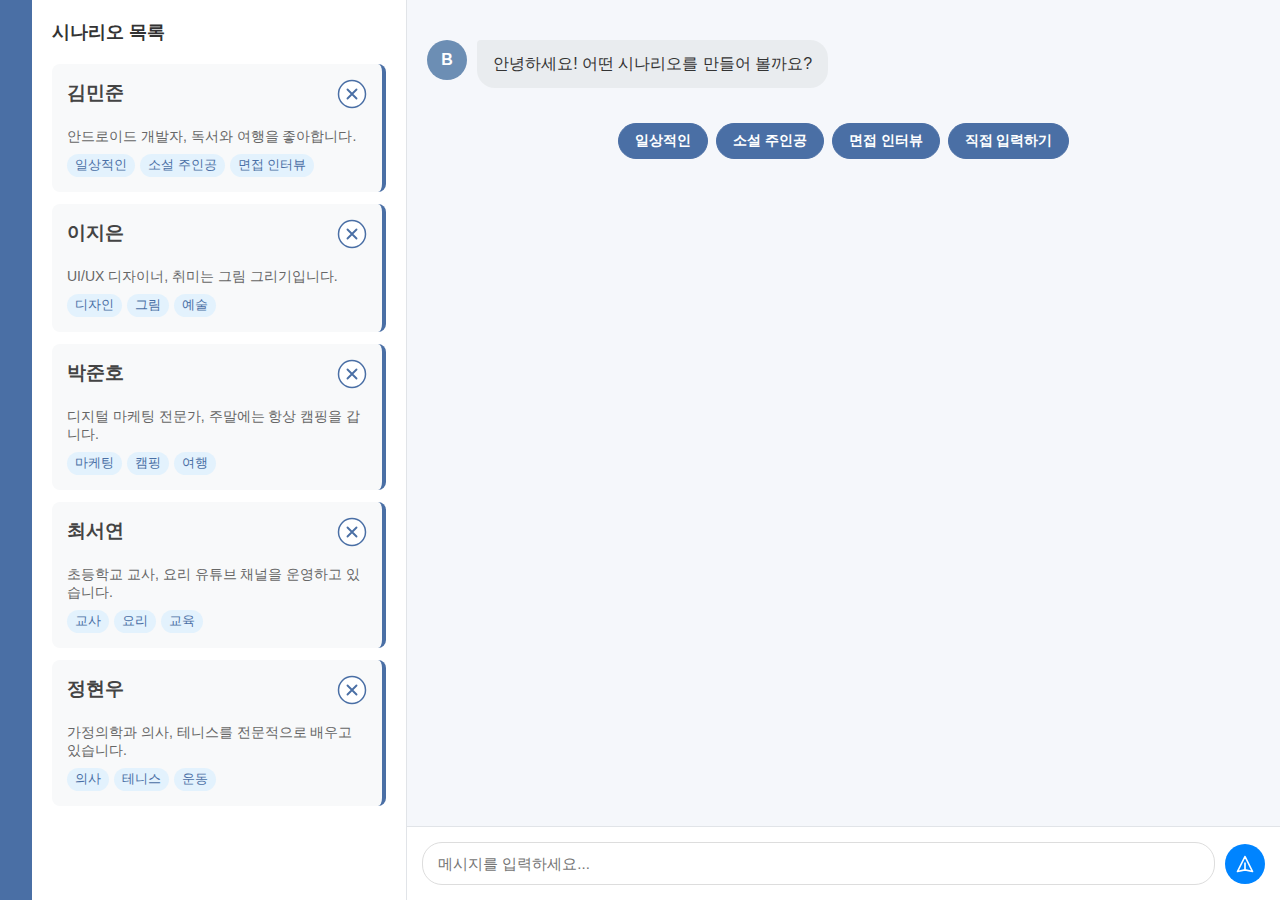
==== app/src/static/directing.html @ 77efcbb9 "refactor: modify domain schema" ====
<!DOCTYPE html>
<html lang="ko">

<head>
    <meta charset="UTF-8">
    <meta name="viewport" content="width=device-width, initial-scale=1.0">
    <title>Bob Chat</title>
    <style>
        * {
            box-sizing: border-box;
            margin: 0;
            padding: 0;
            font-family: 'Segoe UI', Tahoma, Geneva, Verdana, sans-serif;
        }

        body {
            display: flex;
            height: 100vh;
            background-color: #f5f7fb;
        }

        /* 헤더 스타일 */
        .header {
            background-color: #4a6fa5;
            color: white;
            padding: 1rem;
            text-align: center;
            box-shadow: 0 2px 5px rgba(0, 0, 0, 0.1);
        }

        /* 왼쪽 패널 - 기존 시나리오 목록 */
        .scenario-list-panel {
            width: 30%;
            background-color: #ffffff;
            border-right: 1px solid #e1e4e8;
            overflow-y: auto;
            padding: 20px;
        }

        .scenario-list-title {
            color: #333;
            margin-bottom: 20px;
            font-size: 18px;
            font-weight: 600;
        }

        .scenario-item {
            padding: 15px;
            background-color: #f8f9fa;
            border-radius: 8px;
            margin-bottom: 12px;
            cursor: pointer;
            transition: all 0.2s;
            border-right: 4px solid #4a6fa5;
        }

        .scenario-item-header {
            display: flex;
            justify-content: space-between;
            align-items: center;
            margin-bottom: 1em;
        }

        /* 버튼을 투명하게 만들기 */
        .icon-button {
            background: transparent;
            border: none;
            cursor: pointer;
            padding: 0;
            outline: none;
            margin-left: 1.2em;
        }

        .scenario-item:hover {
            background-color: #e9ecef;
            transform: translateY(-2px);
            box-shadow: 0 2px 5px rgba(0, 0, 0, 0.1);
        }

        .scenario-name {
            font-weight: 600;
            color: #444;
            margin-bottom: 5px;
            font-size: 1.2em;
        }

        .scenario-summary {
            font-size: 14px;
            color: #666;
        }

        /* 오른쪽 패널 - 대화 인터페이스 */
        .chat-panel {
            width: 70%;
            display: flex;
            flex-direction: column;
            background-color: #f5f7fb;
        }

        .chat-area {
            flex-grow: 1;
            overflow-y: auto;
            padding: 40px 20px 20px 20px;
            display: flex;
            flex-direction: column;
        }

        .message {
            max-width: 80%;
            margin-bottom: 20px;
            padding: 12px 16px;
            border-radius: 18px;
            line-height: 1.5;
            animation: fadeIn 0.3s ease-in-out;
        }

        @keyframes fadeIn {
            from {
                opacity: 0;
                transform: translateY(10px);
            }

            to {
                opacity: 1;
                transform: translateY(0);
            }
        }

        .bot-message-wrapper {
            display: flex;
            align-items: flex-start;
            margin-bottom: 10px;
        }

        .user-message-wrapper {
            display: flex;
            margin-bottom: 10px;
            align-self: flex-end;
            flex-direction: row-reverse;
        }

        .bot-message {
            background-color: #e9ecef;
            color: #333;
            border-top-left-radius: 4px;
            align-self: flex-start;
        }

        .user-message {
            background-color: #2f8fe8;
            color: white;
            border-top-right-radius: 4px;
            align-self: flex-end;
        }

        .keywords-container {
            display: flex;
            flex-wrap: wrap;
            margin-top: 5px;
            justify-content: center;
            gap: 8px;
        }

        .keyword-btn {
            background-color: #4a6fa5;
            color: white;
            border: 1px solid #4b6fa5;
            border-radius: 20px;
            padding: 8px 16px;
            cursor: pointer;
            font-size: 14px;
            font-weight: 600;
        }

        .keyword-btn:hover {
            background-color: #3a5a8a;
            transform: translateY(-2px);
            box-shadow: 0 2px 8px rgba(74, 111, 165, 0.2);
        }

        /* 입력 영역 */
        .input-area {
            padding: 15px;
            background-color: #ffffff;
            border-top: 1px solid #e1e4e8;
            display: flex;
            align-items: center;
        }

        .message-input {
            flex-grow: 1;
            padding: 12px 15px;
            border: 1px solid #ddd;
            border-radius: 20px;
            outline: none;
            font-size: 15px;
        }

        .message-input:focus {
            border-color: #0084ff;
        }

        .send-btn {
            background-color: #0084ff;
            color: white;
            border: none;
            border-radius: 50%;
            width: 40px;
            height: 40px;
            margin-left: 10px;
            cursor: pointer;
            display: flex;
            align-items: center;
            justify-content: center;
            transition: all 0.2s;
        }

        .send-btn:hover {
            background-color: #006acd;
        }

        /* 아바타 스타일 */
        .avatar {
            width: 40px;
            height: 40px;
            border-radius: 50%;
            margin-right: 10px;
            display: flex;
            align-items: center;
            justify-content: center;
            color: white;
            font-weight: bold;
        }

        .user-avatar {
            background-color: #4a6fa5;
        }

        .bot-avatar {
            background-color: #6c8eb4;
        }

        .tag {
            padding: 3px 8px;
            border-radius: 12px;
            background-color: #e3f2fd;
            color: #4a6fa5;
            font-size: 0.8rem;
            font-weight: 500;
            display: inline-block;
            margin-top: 8px;
            margin-right: 5px;
        }

        /* 반응형 디자인 */
        @media (max-width: 768px) {
            body {
                flex-direction: column;
            }

            .scenario-list-panel,
            .chat-panel {
                width: 100%;
                height: 50%;
            }

            .scenario-list-panel {
                border-right: none;
                border-bottom: 1px solid #e1e4e8;
            }
        }
    </style>
</head>

<body>
    <header class="header">
    </header>
    <!-- 왼쪽 패널 - 기존 시나리오 목록 -->
    <div class="scenario-list-panel">
        <h2 class="scenario-list-title">시나리오 목록</h2>
        <div class="scenario-list" id="scenarioList">
            <!-- 기존 시나리오들 (샘플) -->
        </div>
    </div>

    <!-- 오른쪽 패널 - 대화 인터페이스 -->
    <div class="chat-panel">
        <div class="chat-area" id="chatArea">
            <!-- 메시지들이 여기에 동적으로 추가됨 -->
        </div>

        <div class="input-area">
            <input type="text" class="message-input" id="messageInput" placeholder="메시지를 입력하세요..." autocomplete="off">
            <button class="send-btn" id="sendBtn">
                <svg width="20" height="20" fill="none" stroke="currentColor" viewBox="0 0 24 24"
                    xmlns="http://www.w3.org/2000/svg">
                    <path stroke-linecap="round" stroke-linejoin="round" stroke-width="2"
                        d="M12 19l9 2-9-18-9 18 9-2zm0 0v-8"></path>
                </svg>
            </button>
        </div>
    </div>

    <script>
        // 샘플 시나리오 데이터
        const samplescenarios = [
            { id: 1, name: "김민준", age: 28, job: "개발자", hobby: "독서", summary: "안드로이드 개발자, 독서와 여행을 좋아합니다.", tags: ["일상적인", "소설 주인공", "면접 인터뷰"] },
            { id: 2, name: "이지은", age: 24, job: "디자이너", hobby: "그림", summary: "UI/UX 디자이너, 취미는 그림 그리기입니다.", tags: ["디자인", "그림", "예술"] },
            { id: 3, name: "박준호", age: 32, job: "마케터", hobby: "캠핑", summary: "디지털 마케팅 전문가, 주말에는 항상 캠핑을 갑니다.", tags: ["마케팅", "캠핑", "여행"] },
            { id: 4, name: "최서연", age: 26, job: "교사", hobby: "요리", summary: "초등학교 교사, 요리 유튜브 채널을 운영하고 있습니다.", tags: ["교사", "요리", "교육"] },
            { id: 5, name: "정현우", age: 30, job: "의사", hobby: "테니스", summary: "가정의학과 의사, 테니스를 전문적으로 배우고 있습니다.", tags: ["의사", "테니스", "운동"] }
        ];

        // 대화 시나리오
        const chatScenario = [
            {
                question: "안녕하세요! 어떤 시나리오를 만들어 볼까요?",
                keywords: ["일상적인", "소설 주인공", "면접 인터뷰", "직접 입력하기"]
            }
        ];

        // 현재 대화 단계와 사용자 정보를 저장할 변수
        let currentStep = 0;
        let userscenario = {
            name: "",
            age: "",
            job: "",
            hobby: "",
            hobbyDetail: "",
            selfDescription: ""
        };

        // DOM 요소
        const chatArea = document.getElementById("chatArea");
        const messageInput = document.getElementById("messageInput");
        const sendBtn = document.getElementById("sendBtn");
        const scenarioList = document.getElementById("scenarioList");

        // 시나리오 목록 렌더링
        function renderscenarioList() {
            scenarioList.innerHTML = "";
            samplescenarios.forEach(scenario => {
                const scenarioItem = document.createElement("div");
                scenarioItem.className = "scenario-item";
                scenarioItem.innerHTML = `
                    <div class="scenario-item-header">
                        <div class="scenario-name">${scenario.name}</div>
                        <button class="icon-button" onclick="deleteAction(event, ${scenario.id})">
                            <svg xmlns="http://www.w3.org/2000/svg" width="30" height="30" viewBox="0 0 40 40" fill="none">
                                <!-- 원형 배경 -->
                                <circle cx="20" cy="20" r="18" fill="white" stroke="#4a6fa5" stroke-width="2"/>
                                <!-- X 아이콘 -->
                                <path d="M14 14l12 12M26 14l-12 12" stroke="#4a6fa5" stroke-width="2.5" stroke-linecap="round"/>
                            </svg>
                        </button>
                    </div>
                    <div class="scenario-summary">${scenario.summary}</div>
                    <div>
                        ${scenario.tags.map(tag => `<span class="tag">${tag}</span>`).join('')}
                    </div>
                `;
                scenarioItem.addEventListener("click", () => {
                    alert(`${scenario.name}님의 시나리오이 선택되었습니다. 대화가 종료됩니다.`);
                });
                scenarioList.appendChild(scenarioItem);
            });
        }

        // 메시지를 채팅창에 추가
        function addMessage(text, isUser = false) {
            const messageWrapper = document.createElement('div');
            messageWrapper.className = `${isUser ? "user-message-wrapper" : "bot-message-wrapper"}`;
            const avatar = document.createElement('div');
            avatar.className = `avatar ${isUser ? "user-avatar" : "bot-avatar"}`;
            avatar.textContent = isUser ? 'U' : 'B';
            const messageDiv = document.createElement("div");
            messageDiv.className = `message ${isUser ? "user-message" : "bot-message"}`;
            messageDiv.textContent = text;
            messageWrapper.appendChild(avatar);
            messageWrapper.appendChild(messageDiv);
            chatArea.appendChild(messageWrapper);
            chatArea.scrollTop = chatArea.scrollHeight;
        }

        // 키워드 버튼 추가
        function addKeywords(keywords) {
            if (!keywords || keywords.length === 0) return;

            const container = document.createElement("div");
            container.className = "keywords-container";

            keywords.forEach(keyword => {
                const button = document.createElement("button");
                button.className = "keyword-btn";
                button.textContent = keyword;
                button.addEventListener("click", () => {
                    if (keyword === "직접 입력하기") {
                        messageInput.focus();
                    } else {
                        handleUserInput(keyword);
                    }
                });
                container.appendChild(button);
            });

            chatArea.appendChild(container);
            chatArea.scrollTop = chatArea.scrollHeight;
        }

        // 사용자 입력 처리
        function handleUserInput(text) {
            // 입력창 비우기
            messageInput.value = "";

            // 사용자 메시지 표시
            addMessage(text, true);

            // 현재 단계에 따라 사용자 정보 저장
            switch (currentStep) {
                case 0:
                    userscenario.name = text;
                    break;
                case 1:
                    userscenario.age = text;
                    break;
                case 2:
                    userscenario.job = text;
                    break;
                case 3:
                    userscenario.hobby = text;
                    break;
                case 4:
                    userscenario.hobbyDetail = text;
                    break;
                case 5:
                    userscenario.selfDescription = text;
                    break;
                case 6:
                    if (text === "확인하기") {
                        showscenarioSummary();
                        return;
                    } else if (text === "다시 작성하기") {
                        resetChat();
                        return;
                    }
                    break;
            }

            // 다음 단계로 이동
            currentStep++;
            if (currentStep < chatScenario.length) {
                setTimeout(() => {
                    nextQuestion();
                }, 800);
            }
        }

        // 다음 질문 표시
        function nextQuestion() {
            let question = chatScenario[currentStep].question;

            // 변수 치환
            question = question.replace("{name}", userscenario.name)
                .replace("{age}", userscenario.age)
                .replace("{job}", userscenario.job)
                .replace("{hobby}", userscenario.hobby);

            addMessage(question);
            addKeywords(chatScenario[currentStep].keywords);
        }

        // 시나리오 요약 표시
        function showscenarioSummary() {
            const summary = `
    이름: ${userscenario.name}
    나이: ${userscenario.age}
    직업: ${userscenario.job}
    취미: ${userscenario.hobby}
    취미 세부사항: ${userscenario.hobbyDetail}
    자기 표현: ${userscenario.selfDescription}
`;

            addMessage("시나리오이 완성되었습니다!");
            addMessage(summary);

            // 새 시나리오 추가 (실제로는 여기서 서버에 데이터를 저장할 것입니다)
            const newscenario = {
                id: samplescenarios.length + 1,
                name: userscenario.name,
                age: userscenario.age,
                job: userscenario.job,
                hobby: userscenario.hobby,
                summary: `${userscenario.job}, ${userscenario.selfDescription}`
            };

            samplescenarios.push(newscenario);
            renderscenarioList();
        }

        // 대화 초기화
        function resetChat() {
            currentStep = 0;
            userscenario = {
                name: "",
                age: "",
                job: "",
                hobby: "",
                hobbyDetail: "",
                selfDescription: ""
            };

            chatArea.innerHTML = "";
            startChat();
        }

        function deleteScienario(event, id) {
            event.stopPropagation();
            console.log(id);
        }

        // 입력 이벤트 처리
        sendBtn.addEventListener("click", () => {
            const text = messageInput.value.trim();
            if (text) {
                handleUserInput(text);
            }
        });

        messageInput.addEventListener("keypress", (e) => {
            if (e.key === "Enter") {
                const text = messageInput.value.trim();
                if (text) {
                    handleUserInput(text);
                }
            }
        });

        // 대화 시작
        function startChat() {
            addMessage(chatScenario[0].question);
            addKeywords(chatScenario[0].keywords);
        }

        // 초기화
        window.onload = function () {
            renderscenarioList();
            startChat();
        };
    </script>
</body>

</html>
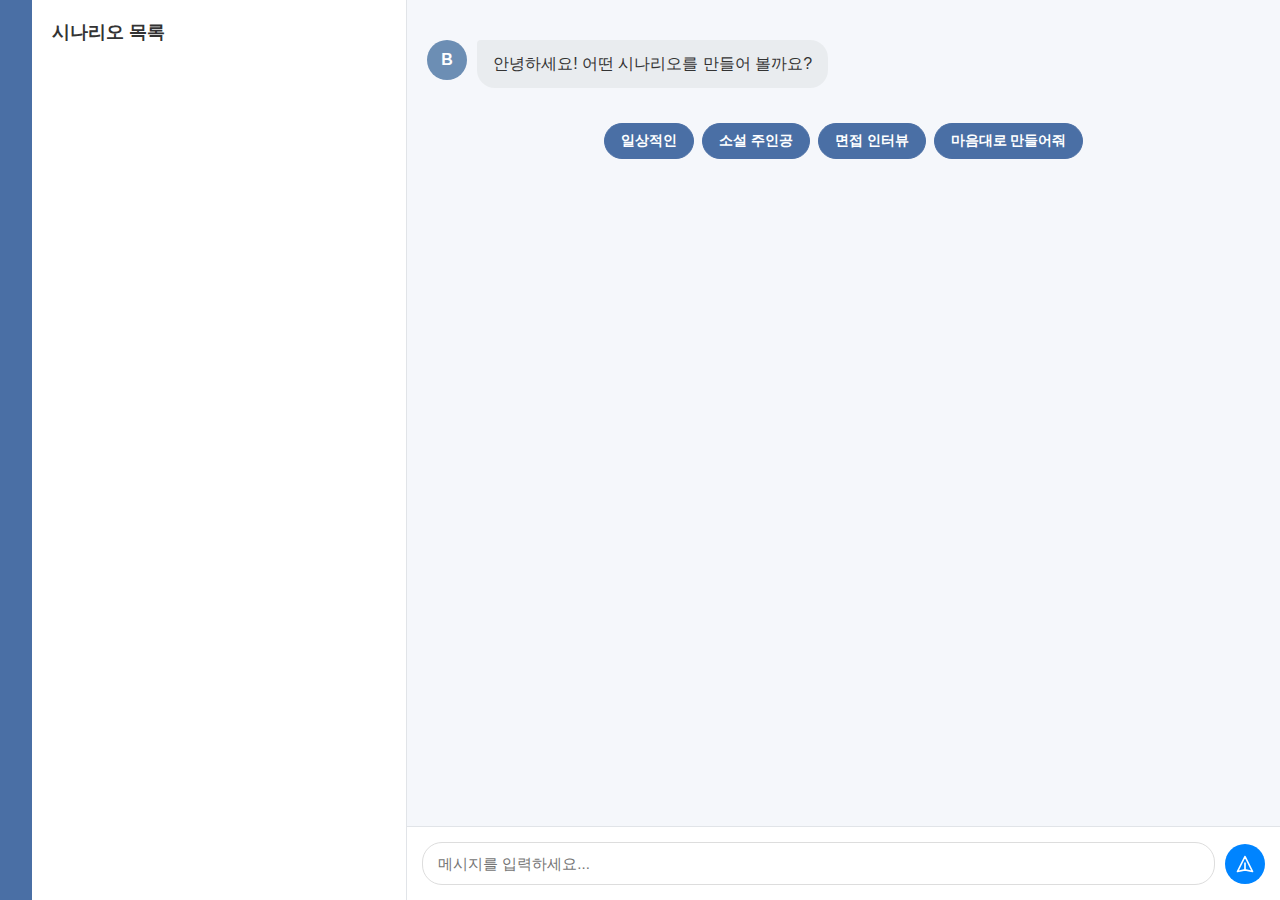
==== commit a9ecf211: "feat: add ui interaction > directing.html" ====
--- a/app/src/static/directing.html
+++ b/app/src/static/directing.html
@@ -134,6 +134,7 @@
 
         .user-message-wrapper {
             display: flex;
+            margin-top: 10px;
             margin-bottom: 10px;
             align-self: flex-end;
             flex-direction: row-reverse;
@@ -174,6 +175,31 @@
 
         .keyword-btn:hover {
             background-color: #3a5a8a;
+            transform: translateY(-2px);
+            box-shadow: 0 2px 8px rgba(74, 111, 165, 0.2);
+        }
+
+        .do-it-container {
+            display: flex;
+            flex-wrap: wrap;
+            margin-top: 5px;
+            justify-content: center;
+            gap: 8px;
+        }
+
+        .do-it-btn {
+            background-color: #0185ff;
+            color: white;
+            border: 1px solid #0185ff;
+            border-radius: 24px;
+            padding: 10px 20px;
+            cursor: pointer;
+            font-size: 22px;
+            font-weight: 1000;
+        }
+
+        .do-it-btn:hover {
+            background-color: #003cff;
             transform: translateY(-2px);
             box-shadow: 0 2px 8px rgba(74, 111, 165, 0.2);
         }
@@ -252,6 +278,48 @@
             margin-right: 5px;
         }
 
+
+        /* 타이핑 표시기 스타일 */
+        .typing-indicator {
+            display: flex;
+            padding: 10px 15px;
+            background-color: #f1f3f6;
+            border-radius: 15px;
+            border-bottom-left-radius: 5px;
+            margin-bottom: 10px;
+            width: fit-content;
+        }
+
+        .typing-indicator span {
+            height: 8px;
+            width: 8px;
+            background-color: #7f8c8d;
+            border-radius: 50%;
+            display: inline-block;
+            margin: 0 2px;
+            animation: typing 1.3s infinite;
+        }
+
+        .typing-indicator span:nth-child(2) {
+            animation-delay: 0.2s;
+        }
+
+        .typing-indicator span:nth-child(3) {
+            animation-delay: 0.4s;
+        }
+
+        @keyframes typing {
+
+            0%,
+            100% {
+                transform: translateY(0);
+            }
+
+            50% {
+                transform: translateY(-5px);
+            }
+        }
+
         /* 반응형 디자인 */
         @media (max-width: 768px) {
             body {
@@ -270,6 +338,18 @@
             }
         }
     </style>
+    <script>
+        fetch("/auth/refresh", {
+            method: "POST",
+            credentials: "include",
+            headers: {
+                "Content-Type": "application/json"
+            }
+        }).then(response => response.json())
+            .then(data => {
+                console.log(data);
+            });
+    </script>
 </head>
 
 <body>
@@ -302,33 +382,17 @@
     </div>
 
     <script>
-        // 샘플 시나리오 데이터
-        const samplescenarios = [
-            { id: 1, name: "김민준", age: 28, job: "개발자", hobby: "독서", summary: "안드로이드 개발자, 독서와 여행을 좋아합니다.", tags: ["일상적인", "소설 주인공", "면접 인터뷰"] },
-            { id: 2, name: "이지은", age: 24, job: "디자이너", hobby: "그림", summary: "UI/UX 디자이너, 취미는 그림 그리기입니다.", tags: ["디자인", "그림", "예술"] },
-            { id: 3, name: "박준호", age: 32, job: "마케터", hobby: "캠핑", summary: "디지털 마케팅 전문가, 주말에는 항상 캠핑을 갑니다.", tags: ["마케팅", "캠핑", "여행"] },
-            { id: 4, name: "최서연", age: 26, job: "교사", hobby: "요리", summary: "초등학교 교사, 요리 유튜브 채널을 운영하고 있습니다.", tags: ["교사", "요리", "교육"] },
-            { id: 5, name: "정현우", age: 30, job: "의사", hobby: "테니스", summary: "가정의학과 의사, 테니스를 전문적으로 배우고 있습니다.", tags: ["의사", "테니스", "운동"] }
-        ];
-
-        // 대화 시나리오
-        const chatScenario = [
+        const email = "{{email}}";
+
+        const initialChat = [
             {
                 question: "안녕하세요! 어떤 시나리오를 만들어 볼까요?",
-                keywords: ["일상적인", "소설 주인공", "면접 인터뷰", "직접 입력하기"]
+                keywords: ["일상적인", "소설 주인공", "면접 인터뷰", "마음대로 만들어줘"]
             }
         ];
 
         // 현재 대화 단계와 사용자 정보를 저장할 변수
         let currentStep = 0;
-        let userscenario = {
-            name: "",
-            age: "",
-            job: "",
-            hobby: "",
-            hobbyDetail: "",
-            selfDescription: ""
-        };
 
         // DOM 요소
         const chatArea = document.getElementById("chatArea");
@@ -339,31 +403,40 @@
         // 시나리오 목록 렌더링
         function renderscenarioList() {
             scenarioList.innerHTML = "";
-            samplescenarios.forEach(scenario => {
-                const scenarioItem = document.createElement("div");
-                scenarioItem.className = "scenario-item";
-                scenarioItem.innerHTML = `
-                    <div class="scenario-item-header">
-                        <div class="scenario-name">${scenario.name}</div>
-                        <button class="icon-button" onclick="deleteAction(event, ${scenario.id})">
-                            <svg xmlns="http://www.w3.org/2000/svg" width="30" height="30" viewBox="0 0 40 40" fill="none">
-                                <!-- 원형 배경 -->
-                                <circle cx="20" cy="20" r="18" fill="white" stroke="#4a6fa5" stroke-width="2"/>
-                                <!-- X 아이콘 -->
-                                <path d="M14 14l12 12M26 14l-12 12" stroke="#4a6fa5" stroke-width="2.5" stroke-linecap="round"/>
-                            </svg>
-                        </button>
-                    </div>
-                    <div class="scenario-summary">${scenario.summary}</div>
-                    <div>
-                        ${scenario.tags.map(tag => `<span class="tag">${tag}</span>`).join('')}
-                    </div>
-                `;
-                scenarioItem.addEventListener("click", () => {
-                    alert(`${scenario.name}님의 시나리오이 선택되었습니다. 대화가 종료됩니다.`);
+            fetch(`/api/brief-scripts`, {
+                credentials: "include",
+                params: {
+                    language: "kr"
+                }
+            }).then(response => response.json())
+                .then(data => {
+                    console.log(data);
+                    data.scripts.forEach(scenario => {
+                        const scenarioItem = document.createElement("div");
+                        scenarioItem.className = "scenario-item";
+                        scenarioItem.innerHTML = `
+                            <div class="scenario-item-header">
+                                <div class="scenario-name">${scenario.title}</div>
+                                <button class="icon-button" onclick="deleteScript(event, ${scenario.script_id})">
+                                    <svg xmlns="http://www.w3.org/2000/svg" width="30" height="30" viewBox="0 0 40 40" fill="none">
+                                        <!-- 원형 배경 -->
+                                        <circle cx="20" cy="20" r="18" fill="white" stroke="#4a6fa5" stroke-width="2"/>
+                                        <!-- X 아이콘 -->
+                                        <path d="M14 14l12 12M26 14l-12 12" stroke="#4a6fa5" stroke-width="2.5" stroke-linecap="round"/>
+                                    </svg>
+                                </button>
+                            </div>
+                            <div class="scenario-summary">${scenario.description}</div>
+                            <div>
+                                ${scenario.tags.map(tag => `<span class="tag">${tag}</span>`).join('')}
+                            </div>
+                        `;
+                        scenarioItem.addEventListener("click", () => {
+                            location.href = `/script/${scenario.script_id}`;
+                        });
+                        scenarioList.appendChild(scenarioItem);
+                    });
                 });
-                scenarioList.appendChild(scenarioItem);
-            });
         }
 
         // 메시지를 채팅창에 추가
@@ -375,7 +448,7 @@
             avatar.textContent = isUser ? 'U' : 'B';
             const messageDiv = document.createElement("div");
             messageDiv.className = `message ${isUser ? "user-message" : "bot-message"}`;
-            messageDiv.textContent = text;
+            messageDiv.innerHTML = text.replace(/\n/g, '<br>');
             messageWrapper.appendChild(avatar);
             messageWrapper.appendChild(messageDiv);
             chatArea.appendChild(messageWrapper);
@@ -415,107 +488,85 @@
             // 사용자 메시지 표시
             addMessage(text, true);
 
-            // 현재 단계에 따라 사용자 정보 저장
-            switch (currentStep) {
-                case 0:
-                    userscenario.name = text;
-                    break;
-                case 1:
-                    userscenario.age = text;
-                    break;
-                case 2:
-                    userscenario.job = text;
-                    break;
-                case 3:
-                    userscenario.hobby = text;
-                    break;
-                case 4:
-                    userscenario.hobbyDetail = text;
-                    break;
-                case 5:
-                    userscenario.selfDescription = text;
-                    break;
-                case 6:
-                    if (text === "확인하기") {
-                        showscenarioSummary();
-                        return;
-                    } else if (text === "다시 작성하기") {
-                        resetChat();
-                        return;
-                    }
-                    break;
-            }
-
             // 다음 단계로 이동
             currentStep++;
-            if (currentStep < chatScenario.length) {
-                setTimeout(() => {
-                    nextQuestion();
-                }, 800);
-            }
+
+            nextQuestion(text);
         }
 
         // 다음 질문 표시
-        function nextQuestion() {
-            let question = chatScenario[currentStep].question;
-
-            // 변수 치환
-            question = question.replace("{name}", userscenario.name)
-                .replace("{age}", userscenario.age)
-                .replace("{job}", userscenario.job)
-                .replace("{hobby}", userscenario.hobby);
-
-            addMessage(question);
-            addKeywords(chatScenario[currentStep].keywords);
-        }
-
-        // 시나리오 요약 표시
-        function showscenarioSummary() {
-            const summary = `
-    이름: ${userscenario.name}
-    나이: ${userscenario.age}
-    직업: ${userscenario.job}
-    취미: ${userscenario.hobby}
-    취미 세부사항: ${userscenario.hobbyDetail}
-    자기 표현: ${userscenario.selfDescription}
-`;
-
-            addMessage("시나리오이 완성되었습니다!");
-            addMessage(summary);
-
-            // 새 시나리오 추가 (실제로는 여기서 서버에 데이터를 저장할 것입니다)
-            const newscenario = {
-                id: samplescenarios.length + 1,
-                name: userscenario.name,
-                age: userscenario.age,
-                job: userscenario.job,
-                hobby: userscenario.hobby,
-                summary: `${userscenario.job}, ${userscenario.selfDescription}`
-            };
-
-            samplescenarios.push(newscenario);
-            renderscenarioList();
-        }
-
-        // 대화 초기화
-        function resetChat() {
-            currentStep = 0;
-            userscenario = {
-                name: "",
-                age: "",
-                job: "",
-                hobby: "",
-                hobbyDetail: "",
-                selfDescription: ""
-            };
-
-            chatArea.innerHTML = "";
-            startChat();
-        }
-
-        function deleteScienario(event, id) {
+        function nextQuestion(message) {
+            console.log("nextQuestion message: ", message);
+            showTypingIndicator();
+            fetch(`/agents/director`, {
+                method: "POST",
+                credentials: "include",
+                body: JSON.stringify({
+                    message: message
+                }),
+                headers: {
+                    "Content-Type": "application/json"
+                }
+            }).then(response => response.json())
+                .then(data => {
+                    addMessage(data.content);
+                    if (data.script_id) {
+                        getScriptInfo(data.script_id);
+                    } else if (data.keywords) {
+                        data.keywords.push("바로 만들기")
+                        addKeywords(data.keywords);
+                        hideTypingIndicator();
+                    }
+                })
+                .catch(error => {
+                    console.error("Error fetching data:", error);
+                    hideTypingIndicator();
+                });
+        }
+
+        function getScriptInfo(script_id) {
+            hideTypingIndicator();
+            addTranslateIndicator();
+            fetch(`/api/script/${script_id}?language=kr`, {
+                credentials: "include",
+            }).then(response => response.json())
+                .then(data => {
+                    addMessage(data.content);
+                    addDoItBtn(script_id);
+                    hideTypingIndicator();
+                    renderscenarioList();
+                })
+                .catch(error => {
+                    console.error("Error fetching data:", error);
+                    hideTypingIndicator();
+                });
+        }
+
+        function addDoItBtn(script_id) {
+            const container = document.createElement("div");
+            container.className = "do-it-container";
+            const doItBtn = document.createElement("button");
+            doItBtn.className = "do-it-btn";
+            doItBtn.textContent = "시나리오 입장 하기";
+            doItBtn.addEventListener("click", () => {
+                location.href = `/script/${script_id}`;
+            });
+            container.appendChild(doItBtn);
+            chatArea.appendChild(container);
+        }
+
+        function deleteScript(event, id) {
             event.stopPropagation();
-            console.log(id);
+            fetch(`/api/script/${id}`, {
+                method: "DELETE",
+                credentials: "include",
+            }).then(response => response.json())
+                .then(data => {
+                    renderscenarioList();
+                })
+                .catch(error => {
+                    console.error("Error deleting script:", error);
+                });
         }
 
         // 입력 이벤트 처리
@@ -537,8 +588,34 @@
 
         // 대화 시작
         function startChat() {
-            addMessage(chatScenario[0].question);
-            addKeywords(chatScenario[0].keywords);
+            addMessage(initialChat[0].question);
+            addKeywords(initialChat[0].keywords);
+        }
+
+        // Show typing indicator
+        function showTypingIndicator() {
+            const typingDiv = document.createElement('div');
+            typingDiv.id = 'typingIndicator';
+            typingDiv.className = 'typing-indicator';
+            typingDiv.innerHTML = '<span></span><span></span><span></span>';
+            chatArea.appendChild(typingDiv);
+            chatArea.scrollTop = chatArea.scrollHeight;
+        }
+
+        // Hide typing indicator
+        function hideTypingIndicator() {
+            const typingIndicator = document.getElementById('typingIndicator');
+            if (typingIndicator) {
+                typingIndicator.remove();
+            }
+        }
+
+        function addTranslateIndicator() {
+            const typingDiv = document.createElement('div');
+            typingDiv.id = 'typingIndicator';
+            typingDiv.className = 'typing-indicator';
+            typingDiv.innerHTML = '번역중  <span></span><span></span><span></span>';
+            chatArea.appendChild(typingDiv);
         }
 
         // 초기화
